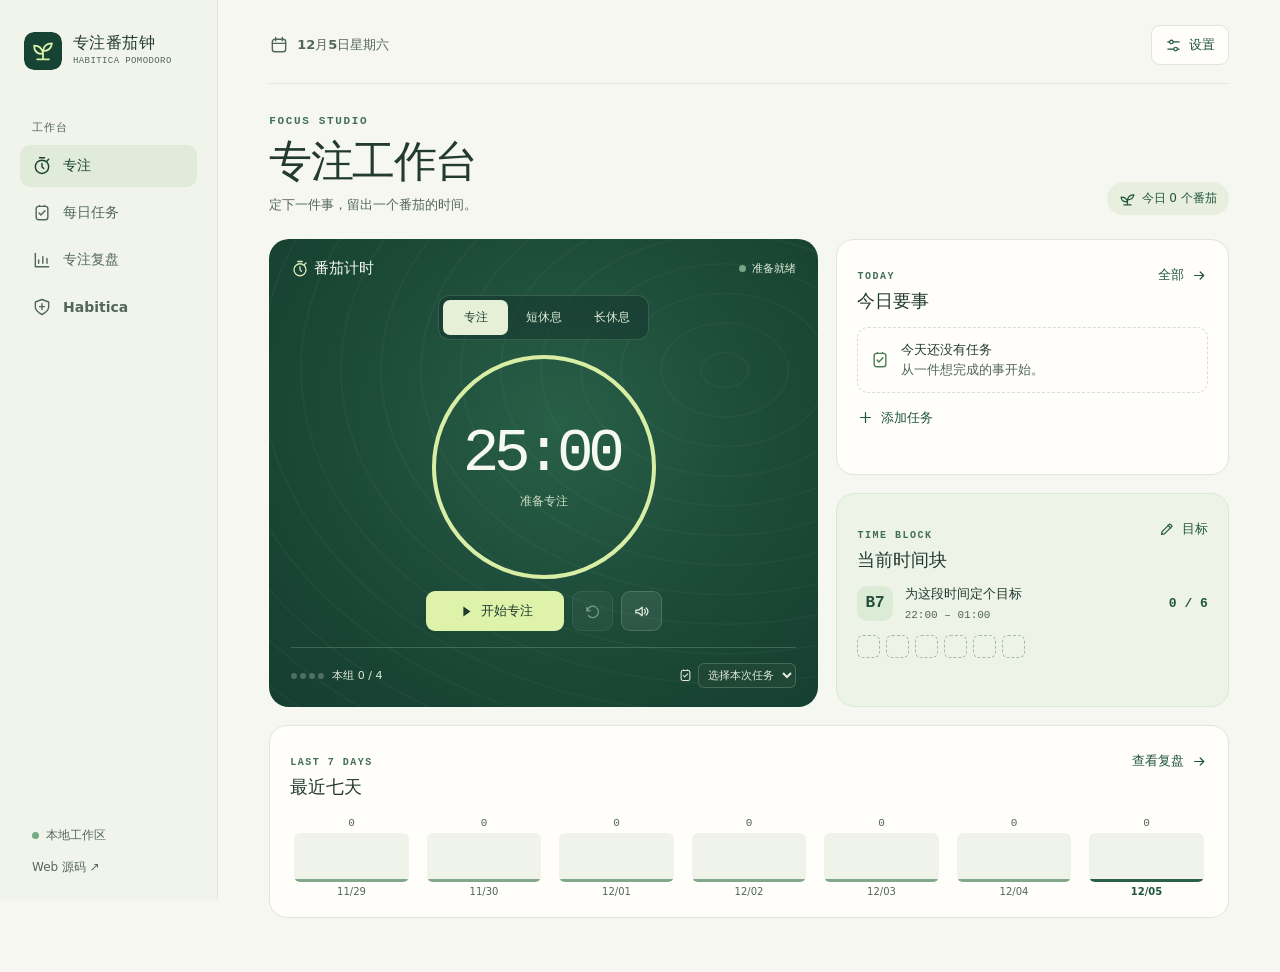
==== web/index.html @ 3a10cd1c "Add web client from habitica-pomodoro-web" ====
<!doctype html>
<html lang="zh-CN">
<head>
  <meta charset="utf-8">
  <meta name="viewport" content="width=device-width, initial-scale=1">
  <meta name="theme-color" content="#f6f7f1">
  <meta name="description" content="专注番茄钟。用番茄计时、每日三件事和时间块，安排今天的专注。">
  <meta http-equiv="Content-Security-Policy" content="default-src 'self'; connect-src 'self' https://habitica.com; object-src 'none'; base-uri 'none'; form-action 'none'">
  <title>专注番茄钟 · Habitica Pomodoro</title>
  <link rel="icon" href="./icon.svg" type="image/svg+xml">
  <link rel="stylesheet" href="./styles.css">
  <script type="module" src="./app.mjs"></script>
</head>
<body>
  <svg class="symbols" xmlns="http://www.w3.org/2000/svg" aria-hidden="true">
    <symbol id="i-sprout" viewBox="0 0 24 24"><path d="M12 21v-8m0 4c-1-5-4-7-9-7 0 5 3 7 9 7Zm0-3c1-5 4-7 9-7-1 5-4 7-9 7ZM7 21h10"/></symbol>
    <symbol id="i-clock" viewBox="0 0 24 24"><circle cx="12" cy="13" r="8"/><path d="M12 9v4l2 2M9 2h6m3 4 2-2"/></symbol>
    <symbol id="i-task" viewBox="0 0 24 24"><rect x="5" y="4" width="14" height="16" rx="3"/><path d="m8.5 12 2.2 2.3 4.8-5M9 4V3m6 1V3"/></symbol>
    <symbol id="i-review" viewBox="0 0 24 24"><path d="M4 4v16h16M8 16v-4m5 4V8m5 8v-6"/></symbol>
    <symbol id="i-habitica" viewBox="0 0 24 24"><path d="M12 3 4 6v6c0 4 4 7 8 9 4-2 8-5 8-9V6l-8-3Z"/><path d="M12 8v7m-3-3.5h6"/></symbol>
    <symbol id="i-settings" viewBox="0 0 24 24"><path d="M4 7h16M4 17h16"/><circle cx="9" cy="7" r="2.5" fill="var(--icon-fill, #f6f7f1)"/><circle cx="15" cy="17" r="2.5" fill="var(--icon-fill, #f6f7f1)"/></symbol>
    <symbol id="i-calendar" viewBox="0 0 24 24"><rect x="4" y="5" width="16" height="15" rx="3"/><path d="M8 3v4m8-4v4M4 10h16"/></symbol>
    <symbol id="i-arrow" viewBox="0 0 24 24"><path d="M5 12h13m-5-5 5 5-5 5"/></symbol>
    <symbol id="i-play" viewBox="0 0 24 24"><path d="m9 5 10 7-10 7z" fill="currentColor" stroke="none"/></symbol>
    <symbol id="i-pause" viewBox="0 0 24 24"><path d="M9 6v12m6-12v12" stroke-width="2.6"/></symbol>
    <symbol id="i-reset" viewBox="0 0 24 24"><path d="M4 6v5h5M4.5 11a8 8 0 1 1 1.7 6.7"/></symbol>
    <symbol id="i-plus" viewBox="0 0 24 24"><path d="M5 12h14m-7-7v14"/></symbol>
    <symbol id="i-minus" viewBox="0 0 24 24"><path d="M5 12h14"/></symbol>
    <symbol id="i-check" viewBox="0 0 24 24"><path d="m5 12 4 4L19 6"/></symbol>
    <symbol id="i-edit" viewBox="0 0 24 24"><path d="m14 6 4 4M5 19l4-.8L20 7.3 16.7 4 5.8 15 5 19Z"/></symbol>
    <symbol id="i-trash" viewBox="0 0 24 24"><path d="M4 7h16M9 7V4h6v3m3 0-1 13H7L6 7m4 4v5m4-5v5"/></symbol>
    <symbol id="i-volume" viewBox="0 0 24 24"><path d="M4 10h4l5-4v12l-5-4H4v-4Zm12-1c2 1.5 2 4.5 0 6m2.5-8c3.5 2.5 3.5 7.5 0 10"/></symbol>
    <symbol id="i-mute" viewBox="0 0 24 24"><path d="M4 10h4l5-4v12l-5-4H4v-4Zm12 0 4 4m0-4-4 4"/></symbol>
    <symbol id="i-close" viewBox="0 0 24 24"><path d="m6 6 12 12M18 6 6 18"/></symbol>
    <symbol id="i-download" viewBox="0 0 24 24"><path d="M12 4v11m-4-4 4 4 4-4m-11 5v4h14v-4"/></symbol>
    <symbol id="i-grid" viewBox="0 0 24 24"><rect x="4" y="4" width="6" height="6" rx="1"/><rect x="14" y="4" width="6" height="6" rx="1"/><rect x="4" y="14" width="6" height="6" rx="1"/><rect x="14" y="14" width="6" height="6" rx="1"/></symbol>
  </svg>
  <a class="skip" href="#content">跳到主要内容</a>
  <div class="app-shell">
    <aside class="rail" aria-label="工作台侧栏">
      <a class="brand" href="#focus">
        <img src="./icon.svg" alt="" width="38" height="38">
        <span><strong>专注番茄钟</strong><small>HABITICA POMODORO</small></span>
      </a>
      <div class="rail-label">工作台</div>
      <nav class="nav" aria-label="主要导航">
        <a href="#focus" data-view="focus" aria-current="page"><svg class="icon" aria-hidden="true"><use href="#i-clock"/></svg>专注</a>
        <a href="#tasks" data-view="tasks"><svg class="icon" aria-hidden="true"><use href="#i-task"/></svg>每日任务</a>
        <a href="#review" data-view="review"><svg class="icon" aria-hidden="true"><use href="#i-review"/></svg>专注复盘</a>
        <a href="#habitica" data-view="habitica"><svg class="icon" aria-hidden="true"><use href="#i-habitica"/></svg>Habitica</a>
      </nav>
      <div class="rail-foot">
        <span class="local-label"><span></span> 本地工作区</span>
        <a href="https://github.com/allen7wang/habitica-pomodoro-web">Web 源码 <span aria-hidden="true">↗</span></a>
      </div>
    </aside>
    <main id="content" class="main" tabindex="-1">
      <header class="topbar">
        <div class="topbar-date"><svg class="icon" aria-hidden="true"><use href="#i-calendar"/></svg><time id="current-date"></time></div>
        <div class="integration-actions"><a id="hub-return" class="button button-quiet" href="/" hidden><svg class="icon" aria-hidden="true"><use href="#i-grid"/></svg>项目入口</a>
          <button class="button button-quiet" type="button" data-action="settings"><svg class="icon" aria-hidden="true"><use href="#i-settings"/></svg>设置</button></div>
      </header>
      <noscript><p class="notice">请启用 JavaScript 后使用专注番茄钟。</p></noscript>
      <p id="storage-error" class="notice" role="status" hidden></p>
      <section id="view-focus" aria-labelledby="focus-title">
        <div class="page-heading"><div><p class="eyebrow">FOCUS STUDIO</p><h1 id="focus-title">专注工作台</h1><p>定下一件事，留出一个番茄的时间。</p></div><div id="daily-total" class="today-pill"></div></div>
        <div class="focus-grid">
          <article class="timer-card" aria-labelledby="timer-title">
            <div class="timer-pattern" aria-hidden="true"></div>
            <div class="timer-content">
              <div class="timer-top"><h2 id="timer-title"><svg class="icon" aria-hidden="true"><use href="#i-clock"/></svg> 番茄计时</h2><span id="timer-state" class="timer-state">准备就绪</span></div>
              <div class="phase-switch" aria-label="计时阶段"><button data-phase="focus" aria-pressed="true">专注</button><button data-phase="short" aria-pressed="false">短休息</button><button data-phase="long" aria-pressed="false">长休息</button></div>
              <div class="clock-face">
                <svg class="clock-ring" viewBox="0 0 240 240" aria-hidden="true"><circle class="clock-track" cx="120" cy="120" r="110"/><circle id="clock-progress" class="clock-progress" cx="120" cy="120" r="110" pathLength="100" stroke-dasharray="100"/></svg>
                <div><div id="clock" class="clock" role="timer">25:00</div><p id="clock-caption">准备开始</p><p id="qishi-scene" class="qishi-scene" hidden></p></div>
              </div>
              <div class="timer-actions">
                <button id="timer-primary" class="button button-lime" type="button" data-action="timer"></button>
                <button class="button button-glass" id="timer-reset" type="button" data-action="reset" title="重置计时" aria-label="重置计时"><svg class="icon" aria-hidden="true"><use href="#i-reset"/></svg></button>
                <button class="button button-glass" id="sound-toggle" type="button" data-action="sound"></button>
              </div>
              <div class="timer-foot"><span id="round-progress" class="round-progress"></span><label id="focus-task-label" for="focus-task" class="task-picker"><svg class="icon" aria-hidden="true"><use href="#i-task"/></svg><select id="focus-task" aria-label="本次专注任务"></select></label></div>
            </div>
          </article>
          <div class="focus-side">
            <article class="panel" id="task-preview"></article>
            <article class="panel block-panel" id="current-block"></article>
          </div>
          <article class="panel week-panel" id="week-preview"></article>
        </div>
      </section>
      <section id="view-tasks" aria-labelledby="tasks-title" hidden>
        <div class="page-heading"><div><p class="eyebrow">DAILY PRIORITIES</p><h1 id="tasks-title">每日任务</h1><p>工作和个人各留三件要事，琐事另外整理。</p></div><button class="button button-primary" type="button" data-action="add" data-category="work"><svg class="icon" aria-hidden="true"><use href="#i-plus"/></svg> 添加任务</button></div>
        <div id="task-board"></div>
      </section>
      <section id="view-review" aria-labelledby="review-title" hidden>
        <div class="page-heading"><div><p class="eyebrow">FOCUS REVIEW</p><h1 id="review-title">专注复盘</h1><p>回看完成的番茄、专注时长和时间块。</p></div><button class="button button-quiet" type="button" data-action="export"><svg class="icon" aria-hidden="true"><use href="#i-download"/></svg> 导出 CSV</button></div>
        <div id="review-body"></div>
      </section>
      <section id="view-habitica" aria-labelledby="habitica-title" hidden>
        <div class="page-heading"><div><p class="eyebrow">HABITICA CONNECTION</p><h1 id="habitica-title">Habitica</h1><p>查看角色、记录习惯和完成每日打卡。</p></div></div>
        <div id="habitica-body"></div>
      </section>
    </main>
  </div>
  <dialog id="dialog" aria-labelledby="dialog-title"></dialog>
  <div id="status" class="toast" role="status" aria-live="polite"></div>
</body>
</html>
---- web/styles.css ----
:root {
  color-scheme: light;
  font-family: system-ui, -apple-system, "PingFang SC", "Microsoft YaHei", sans-serif;
  color: #233a30;
  background: #f6f7f1;
  font-synthesis: none;
  --ink: #233a30;
  --muted: #52675b;
  --green: #21553f;
  --paper: #f6f7f1;
  --panel: #fffefa;
  --line: #e0e6d9;
  --mint: #eaf1e4;
  --lime: #def2aa;
  --mono: ui-monospace, SFMono-Regular, Consolas, monospace;
}
* { box-sizing: border-box; }
body { margin: 0; }
[hidden] { display: none !important; }
button, input, select { font: inherit; }
button, a, input, select { -webkit-tap-highlight-color: transparent; }
button { cursor: pointer; }
button:disabled { cursor: default; opacity: .48; }
a { color: inherit; text-decoration: none; }
button:focus-visible, a:focus-visible, select:focus-visible, input:focus-visible { outline: 2px solid #679a6b; outline-offset: 3px; }
h1, h2, h3, p { margin: 0; }
h2 { font-size: 18px; }
h3 { font-size: 15px; }
p { line-height: 1.65; }
.symbols { position: absolute; width: 0; height: 0; overflow: hidden; }
.icon { width: 20px; height: 20px; display: inline-block; vertical-align: middle; fill: none; stroke: currentColor; stroke-width: 1.7; stroke-linecap: round; stroke-linejoin: round; flex: none; }
.skip { position: fixed; top: -100px; left: 16px; z-index: 10; padding: 10px; background: white; }
.skip:focus { top: 12px; }
.app-shell { display: grid; grid-template-columns: 218px minmax(0, 1fr); min-height: 100vh; max-width: 1600px; margin-inline: auto; }
.rail { display: flex; flex-direction: column; position: sticky; top: 0; height: 100dvh; padding: 32px 20px 24px; border-inline-end: 1px solid var(--line); background: #f1f4eb; }
.brand { display: flex; align-items: center; gap: 11px; padding-inline: 4px; white-space: nowrap; }
.brand img { border-radius: 10px; }
.brand strong, .brand small { display: block; }
.brand strong { font-size: 16px; letter-spacing: .025em; }
.brand small { font: 9px/1.6 var(--mono); color: var(--muted); letter-spacing: .045em; }
.rail-label { margin: 50px 0 10px 12px; font-size: 11px; color: var(--muted); letter-spacing: .1em; }
.nav { display: grid; gap: 5px; }
.nav a { display: flex; align-items: center; gap: 11px; padding: 11px 12px; border-radius: 10px; color: var(--muted); font-size: 14px; font-weight: 600; white-space: nowrap; }
.nav a:hover { background: #e8eee2; color: var(--green); }
.nav a[aria-current] { color: #194331; background: #e1ebda; }
.rail-foot { margin-top: auto; display: grid; gap: 15px; padding: 16px 12px 0; color: var(--muted); font-size: 12px; }
.rail-foot a:hover { text-decoration: underline; }
.local-label { display: inline-flex; align-items: center; gap: 7px; }
.local-label span, .timer-state::before { width: 7px; height: 7px; border-radius: 50%; background: #77a884; content: ''; }
.main { width: 100%; max-width: 1220px; padding: 25px clamp(22px, 4vw, 60px) 54px; margin-inline: auto; }
.main:focus { outline: none; }
.topbar, .page-heading, .panel-heading, .timer-top, .timer-foot, .block-label, .item-line { display: flex; align-items: center; justify-content: space-between; gap: 12px; }
.topbar { padding-bottom: 18px; border-bottom: 1px solid var(--line); }
.topbar-date { display: flex; align-items: center; gap: 8px; font-size: 13px; font-weight: 600; color: var(--muted); }
.page-heading { margin-block: 30px 24px; align-items: end; }
.eyebrow { color: #426f54; font: 600 11px/1.4 var(--mono); letter-spacing: .15em; }
.page-heading h1 { font-size: clamp(29px, 4vw, 43px); line-height: 1.2; letter-spacing: -.035em; margin: 7px 0 6px; }
.page-heading h1 + p, .panel-copy { color: var(--muted); font-size: 13px; }
.today-pill { display: inline-flex; align-items: center; gap: 6px; font-size: 12px; color: var(--green); background: #e8efdf; border-radius: 100px; padding: 8px 12px; white-space: nowrap; }
.today-pill .icon { width: 17px; height: 17px; }
.focus-grid { display: grid; grid-template-columns: minmax(0, 1.4fr) minmax(0, 1fr); gap: 18px; align-items: stretch; }
.focus-side { display: grid; grid-template-rows: 1.1fr 1fr; gap: 18px; min-width: 0; }
.panel { background: var(--panel); border: 1px solid var(--line); border-radius: 18px; min-width: 0; padding: 20px; }
.panel-heading { align-items: baseline; margin-bottom: 13px; }
.panel-heading h2 { line-height: 1.35; }
.panel-heading .eyebrow { margin-bottom: 5px; font-size: 10px; }
.panel-copy { margin-top: 6px; }
.button, .text-button, .icon-button { display: inline-flex; align-items: center; justify-content: center; gap: 7px; border-radius: 9px; font-size: 13px; font-weight: 650; white-space: nowrap; }
.button { min-height: 40px; padding: 8px 13px; border: 1px solid transparent; }
.button .icon, .text-button .icon, .icon-button .icon { width: 17px; height: 17px; }
.button-quiet { background: var(--panel); border-color: var(--line); color: var(--green); }
.button-quiet:hover, .icon-button:hover { background: var(--mint); }
.button-primary { background: var(--green); color: white; }
.button-primary:hover { background: #16452f; }
.text-button, .icon-button { color: var(--green); background: transparent; border: 0; padding: 6px 0; }
.text-button:hover { text-decoration: underline; }
.icon-button { min-width: 36px; min-height: 36px; padding: 5px; }
.timer-card { position: relative; isolation: isolate; overflow: hidden; border-radius: 20px; color: #f6f9ee; background: radial-gradient(ellipse at 53% 40%, #285f47 0, #1b4837 58%, #153e30 100%); min-width: 0; }
.timer-pattern { position: absolute; inset: 0; z-index: -1; opacity: .35; background: repeating-radial-gradient(ellipse at 83% 28%, transparent 0 22px, #c6e2b51c 23px 24px, transparent 25px 40px); }
.timer-content { padding: 20px 22px 16px; }
.timer-top h2 { font-size: 15px; }
.timer-top h2 .icon { width: 18px; height: 18px; color: #d8ebba; }
.timer-state { font-size: 11px; color: #e0edd6; display: inline-flex; align-items: center; gap: 6px; white-space: nowrap; }
.timer-state[data-running]::before { background: #d9f4a6; box-shadow: 0 0 9px #c8ee98; }
.phase-switch { display: flex; justify-content: center; width: fit-content; gap: 3px; margin: 17px auto 7px; padding: 4px; border-radius: 11px; background: #142f2b77; border: 1px solid #c3e2b82d; }
.phase-switch button { min-width: 65px; min-height: 35px; border: 0; border-radius: 7px; padding: 6px 10px; background: transparent; color: #e1edd9; font-size: 12px; }
.phase-switch button:hover { background: #ffffff18; }
.phase-switch button[aria-pressed="true"] { background: #e5f0d7; color: #214332; font-weight: 700; }
.clock-face { width: min(240px, 100%); aspect-ratio: 1; margin: 0 auto; display: grid; place-items: center; position: relative; text-align: center; }
.clock-ring { position: absolute; inset: 0; width: 100%; height: 100%; fill: none; stroke-width: 4; transform: rotate(-90deg); }
.clock-track { stroke: #e2edda29; }
.clock-progress { stroke: #d9eea5; stroke-linecap: round; }
.clock { font-size: clamp(40px, 6vw, 61px); line-height: 1.03; font-family: var(--mono); font-variant-numeric: tabular-nums; letter-spacing: -.085em; padding-right: .085em; }
#clock-caption { font-size: 12px; margin-top: 7px; color: #d0e1c8; }
.qishi-scene { margin: 5px 0 0; color: #d0e1c8; font-size: 12px; }
.timer-actions { display: flex; justify-content: center; gap: 8px; margin-top: 4px; }
.button-lime { color: #1d3a2c; background: var(--lime); min-width: 138px; }
.button-lime:hover { background: #eff8ca; }
.button-glass { width: 41px; padding: 0; color: #eaf1e4; background: #ffffff14; border-color: #ffffff27; }
.button-glass:hover { background: #ffffff28; }
.timer-foot { margin-top: 16px; padding-top: 12px; border-top: 1px solid #d3e9c436; color: #e1eadb; font-size: 11px; min-height: 44px; }
.round-progress { display: inline-flex; align-items: center; gap: 8px; white-space: nowrap; }
.round-dots { display: flex; gap: 3px; }
.round-dots span { display: block; border-radius: 100%; width: 6px; height: 6px; background: #ffffff3d; }
.round-dots .filled { background: var(--lime); }
.task-picker { display: flex; align-items: center; gap: 5px; min-width: 0; }
.task-picker .icon { width: 15px; height: 15px; }
.task-picker select { max-width: 180px; min-width: 0; width: 100%; color: inherit; background: #204735; border: 1px solid #d3e9c436; border-radius: 6px; padding: 4px 5px; text-overflow: ellipsis; }
.empty { display: flex; gap: 11px; align-items: center; padding: 13px 12px; border: 1px dashed #d7e0d3; border-radius: 11px; color: var(--muted); font-size: 13px; }
.empty strong { display: block; font-size: 13px; color: var(--ink); margin-bottom: 2px; }
.empty .icon { color: #4f7b58; }
.task-list, .integration-list { padding: 0; list-style: none; margin: 0; }
.task-row, .integration-list li { min-height: 44px; display: flex; align-items: center; gap: 9px; border-bottom: 1px solid var(--line); }
.task-row:last-child, .integration-list li:last-child { border-bottom: 0; }
.task-row .task-name, .integration-list strong { flex: 1; min-width: 0; overflow-wrap: anywhere; font-size: 13px; }
.task-row.done .task-name, .integration-list .scored { text-decoration: line-through; color: var(--muted); }
.task-check { display: grid; place-items: center; width: 24px; height: 24px; flex: none; border-radius: 50%; color: white; background: transparent; border: 1px solid #98ae98; padding: 0; }
.task-check:hover { background: var(--mint); }
.task-check[aria-pressed="true"] { background: var(--green); border-color: var(--green); }
.task-check .icon { width: 14px; height: 14px; }
.add-line { margin-top: 10px; }
.block-panel { background: #edf3e7; border-color: #dce7d6; }
.block-label { margin-top: 9px; justify-content: flex-start; }
.block-number { border-radius: 10px; background: #dcebd5; color: #254e3a; padding: 8px; font: 700 16px/1.2 var(--mono); }
.block-info { flex: 1; min-width: 0; }
.block-info strong { font-size: 13px; display: block; overflow-wrap: anywhere; }
.block-info small { font: 11px var(--mono); color: var(--muted); }
.block-count { color: var(--green); font: 700 13px var(--mono); white-space: nowrap; }
.plant-rail { display: flex; flex-wrap: wrap; gap: 6px; margin-top: 13px; }
.plant-rail span { width: 23px; height: 23px; display: grid; place-items: center; border-radius: 6px; border: 1px dashed #a7bba4; }
.plant-rail .planted { background: #d5e8ce; border: 1px solid #d5e8ce; color: var(--green); }
.plant-rail .icon { width: 16px; height: 16px; }
.week-panel { grid-column: 1 / -1; }
.chart { display: grid; grid-template-columns: repeat(7, minmax(0, 1fr)); gap: clamp(6px, 2vw, 18px); padding: 4px 4px 0; }
.chart[data-range="30"] { grid-template-columns: repeat(30, minmax(0, 1fr)); gap: 4px; }
.chart-col { display: grid; text-align: center; gap: 4px; color: var(--muted); min-width: 0; font-size: 10px; }
.chart-col span { font: 11px var(--mono); }
.chart[data-range="30"] .chart-col span { visibility: hidden; }
.chart[data-range="30"] .chart-col:nth-child(5n) span, .chart[data-range="30"] .chart-col:last-child span { visibility: visible; }
.bar-slot { display: flex; align-items: end; height: 49px; background: #f0f3ea; border-radius: 6px; overflow: hidden; }
.bar { width: 100%; min-height: 3px; background: #81a889; border-radius: 5px; }
.chart-col:last-child .bar { background: #2a6046; }
.chart-col:last-child time { color: var(--green); font-weight: 700; }
.category-grid, .stats-grid, .integration-grid { display: grid; gap: 14px; grid-template-columns: repeat(3, minmax(0, 1fr)); }
.category-grid .panel { padding: 16px; }
.later-panel { margin-top: 16px; }
.badge { border-radius: 99px; background: var(--mint); color: var(--green); padding: 4px 8px; font: 11px var(--mono); white-space: nowrap; }
.stats-grid .panel strong { display: block; font: 600 28px/1.2 var(--mono); margin-block: 7px 0; }
.stats-grid .panel small { color: var(--muted); }
.review-range { display: inline-flex; gap: 4px; }
.review-range button[aria-pressed="true"] { background: var(--mint); border-color: #cbdcc8; }
.integration-grid { grid-template-columns: repeat(2, minmax(0, 1fr)); }
.integration-top { margin-bottom: 14px; }
.integration-actions { display: flex; flex-wrap: wrap; gap: 6px; }
.integration-list .button { min-width: 38px; min-height: 36px; padding: 5px; }
.notice { margin-top: 12px; padding: 9px 12px; border-radius: 8px; background: #fff2db; color: #68481e; font-size: 13px; }
.muted { color: var(--muted); font-size: 13px; }
.form { display: grid; gap: 14px; margin-top: 16px; }
.form label { display: grid; gap: 5px; color: var(--muted); font-size: 13px; }
.form input, .form select { min-width: 0; min-height: 41px; width: 100%; border: 1px solid #d5dfd1; border-radius: 8px; background: #fff; color: var(--ink); padding: 8px 10px; }
.form-grid { display: grid; gap: 11px; grid-template-columns: repeat(2, minmax(0, 1fr)); }
.form .inline-field { display: flex; align-items: center; }
.form input[type="checkbox"] { min-height: auto; width: 17px; height: 17px; accent-color: var(--green); }
.form-actions { display: flex; align-items: center; justify-content: end; gap: 8px; }
.form-error { color: #a3342b; font-size: 13px; }
.link { color: var(--green); text-decoration: underline; text-underline-offset: 3px; }
#dialog { width: min(440px, calc(100% - 30px)); max-height: calc(100% - 30px); padding: 21px; border-radius: 17px; border: 1px solid var(--line); color: var(--ink); background: var(--panel); }
#dialog::backdrop { background: #112a24a0; }
#dialog .panel-heading { margin-bottom: 8px; align-items: center; }
#dialog .form-actions { margin-top: 5px; }
.toast { position: fixed; bottom: 18px; right: 18px; max-width: min(370px, calc(100vw - 36px)); z-index: 3; background: #173c2d; color: #f5f9ed; border-radius: 11px; font-size: 13px; padding: 11px 14px; box-shadow: 0 8px 22px #0002; }
.toast:empty { opacity: 0; pointer-events: none; padding: 0; }
@media (max-width: 1050px) {
  .app-shell { grid-template-columns: 178px minmax(0, 1fr); }
  .rail { padding-inline: 12px; }
  .main { padding-inline: 23px; }
  .panel { padding: 16px; }
  .task-picker select { max-width: 125px; }
}
@media (max-width: 800px) {
  .app-shell { display: block; }
  .rail { position: static; height: auto; padding: 15px 16px 0; gap: 12px; border: 0; border-bottom: 1px solid var(--line); }
  .rail-label, .rail-foot { display: none; }
  .nav { display: flex; flex-wrap: wrap; gap: 3px; padding-bottom: 8px; }
  .nav a { font-size: 12px; gap: 5px; padding: 9px 8px; }
  .nav a .icon { width: 16px; height: 16px; }
  .main { padding: 13px 16px 32px; }
  .topbar { padding-bottom: 11px; }
  .page-heading { margin-block: 22px 17px; }
  .focus-grid, .focus-side { gap: 12px; }
}
@media (max-width: 570px) {
  .focus-grid, .focus-side, .category-grid, .integration-grid { grid-template-columns: 1fr; grid-template-rows: auto; }
  .page-heading { align-items: start; }
  .page-heading h1 + p { font-size: 12px; }
  .today-pill { padding: 6px 8px; margin-top: 2px; }
  .timer-content { padding: 16px 16px 12px; }
  .stats-grid { gap: 6px; }
  .stats-grid .panel { padding: 9px; }
  .stats-grid .panel strong { font-size: 20px; }
  .stats-grid .panel small { font-size: 10px; }
  .chart[data-range="30"] { gap: 2px; }
  .chart[data-range="30"] .chart-col time { visibility: hidden; }
  .chart[data-range="30"] .chart-col:nth-child(5n) time, .chart[data-range="30"] .chart-col:last-child time { visibility: visible; }
}
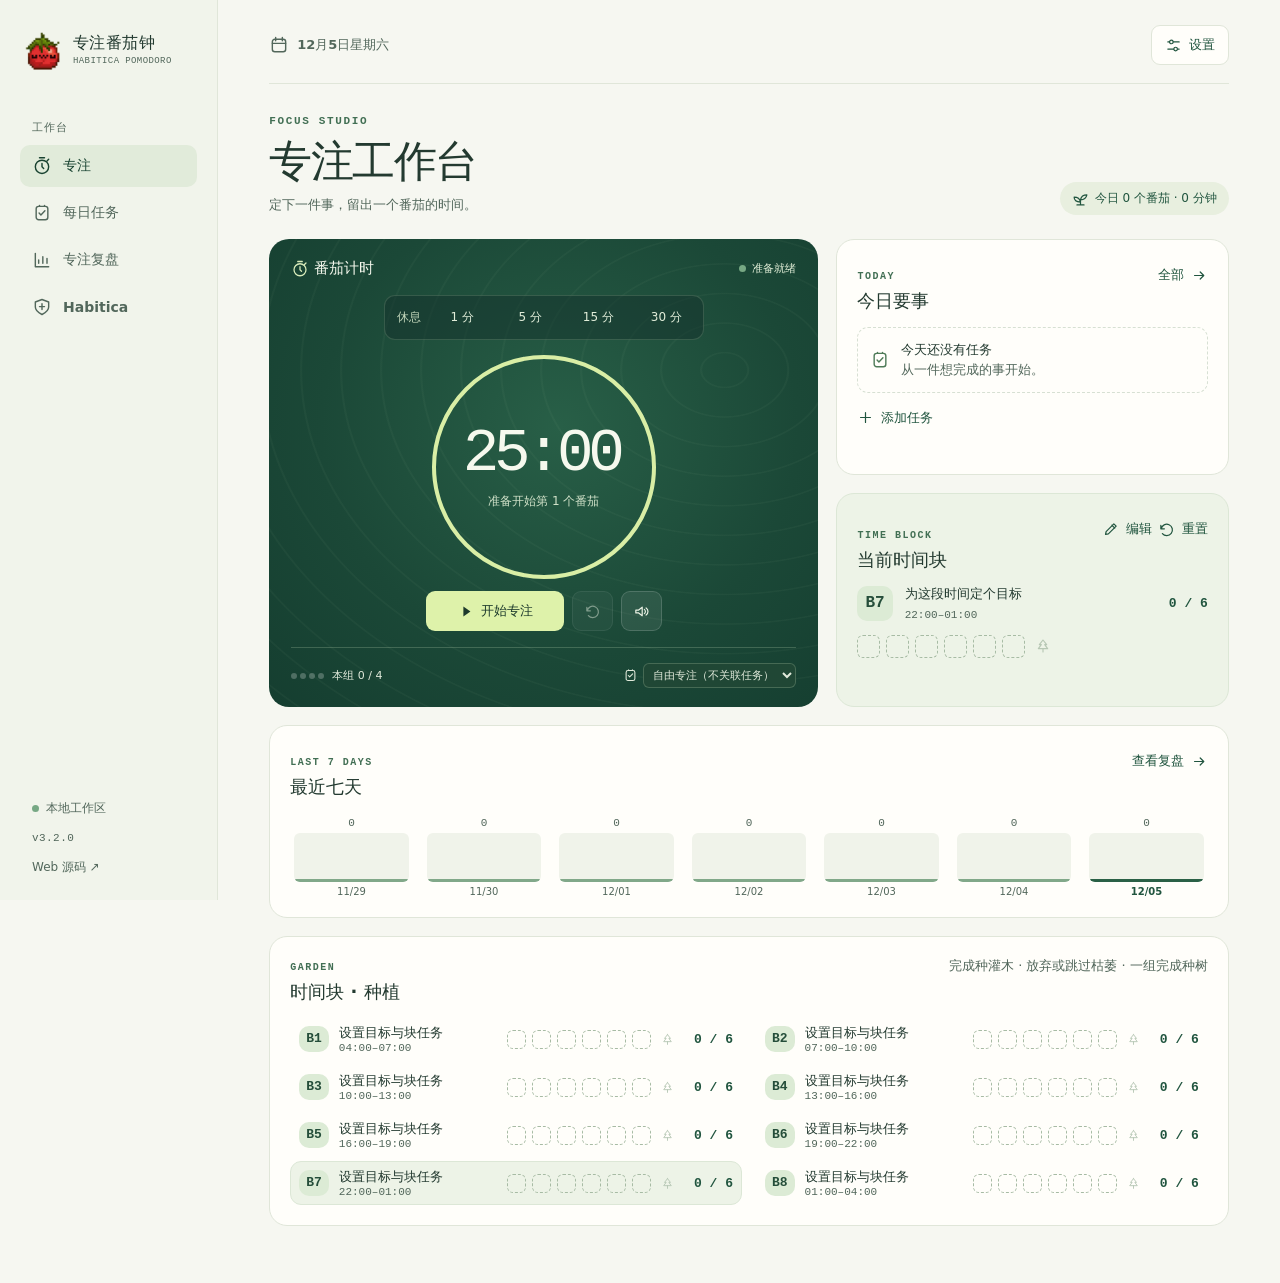
==== commit 9c48aa3a: "Bring the web client to Pomo 3.2.0 parity Port the native timer, break, time-block, planting, task, " ====
--- a/web/index.html
+++ b/web/index.html
@@ -7,13 +7,17 @@
   <meta name="description" content="专注番茄钟。用番茄计时、每日三件事和时间块，安排今天的专注。">
   <meta http-equiv="Content-Security-Policy" content="default-src 'self'; connect-src 'self' https://habitica.com; object-src 'none'; base-uri 'none'; form-action 'none'">
   <title>专注番茄钟 · Habitica Pomodoro</title>
-  <link rel="icon" href="./icon.svg" type="image/svg+xml">
+  <link rel="icon" href="./icon-192.png" type="image/png" sizes="192x192">
+  <link rel="icon" href="./icon-512.png" type="image/png" sizes="512x512">
+  <link rel="apple-touch-icon" href="./icon-192.png">
   <link rel="stylesheet" href="./styles.css">
   <script type="module" src="./app.mjs"></script>
 </head>
 <body>
   <svg class="symbols" xmlns="http://www.w3.org/2000/svg" aria-hidden="true">
     <symbol id="i-sprout" viewBox="0 0 24 24"><path d="M12 21v-8m0 4c-1-5-4-7-9-7 0 5 3 7 9 7Zm0-3c1-5 4-7 9-7-1 5-4 7-9 7ZM7 21h10"/></symbol>
+    <symbol id="i-wilted" viewBox="0 0 24 24"><path d="M12 21v-9m0 0c-2 1-5 1-7 4 3 1 6 0 7-4Zm0 0c2 0 5 2 6 5-3 0-5-1-6-5ZM7 21h10"/></symbol>
+    <symbol id="i-tree" viewBox="0 0 24 24"><path d="M12 3 6.5 10h3L5 16h14l-4.5-6h3L12 3Zm0 13v5"/></symbol>
     <symbol id="i-clock" viewBox="0 0 24 24"><circle cx="12" cy="13" r="8"/><path d="M12 9v4l2 2M9 2h6m3 4 2-2"/></symbol>
     <symbol id="i-task" viewBox="0 0 24 24"><rect x="5" y="4" width="14" height="16" rx="3"/><path d="m8.5 12 2.2 2.3 4.8-5M9 4V3m6 1V3"/></symbol>
     <symbol id="i-review" viewBox="0 0 24 24"><path d="M4 4v16h16M8 16v-4m5 4V8m5 8v-6"/></symbol>
@@ -21,9 +25,13 @@
     <symbol id="i-settings" viewBox="0 0 24 24"><path d="M4 7h16M4 17h16"/><circle cx="9" cy="7" r="2.5" fill="var(--icon-fill, #f6f7f1)"/><circle cx="15" cy="17" r="2.5" fill="var(--icon-fill, #f6f7f1)"/></symbol>
     <symbol id="i-calendar" viewBox="0 0 24 24"><rect x="4" y="5" width="16" height="15" rx="3"/><path d="M8 3v4m8-4v4M4 10h16"/></symbol>
     <symbol id="i-arrow" viewBox="0 0 24 24"><path d="M5 12h13m-5-5 5 5-5 5"/></symbol>
+    <symbol id="i-left" viewBox="0 0 24 24"><path d="m15 6-6 6 6 6"/></symbol>
+    <symbol id="i-right" viewBox="0 0 24 24"><path d="m9 6 6 6-6 6"/></symbol>
     <symbol id="i-play" viewBox="0 0 24 24"><path d="m9 5 10 7-10 7z" fill="currentColor" stroke="none"/></symbol>
     <symbol id="i-pause" viewBox="0 0 24 24"><path d="M9 6v12m6-12v12" stroke-width="2.6"/></symbol>
+    <symbol id="i-skip" viewBox="0 0 24 24"><path d="m6 6 8 6-8 6V6Zm11 0v12"/></symbol>
     <symbol id="i-reset" viewBox="0 0 24 24"><path d="M4 6v5h5M4.5 11a8 8 0 1 1 1.7 6.7"/></symbol>
+    <symbol id="i-sync" viewBox="0 0 24 24"><path d="M19 8a8 8 0 0 0-14 1m-1-5v5h5m11 6a8 8 0 0 1-14-1m15 5v-5h-5"/></symbol>
     <symbol id="i-plus" viewBox="0 0 24 24"><path d="M5 12h14m-7-7v14"/></symbol>
     <symbol id="i-minus" viewBox="0 0 24 24"><path d="M5 12h14"/></symbol>
     <symbol id="i-check" viewBox="0 0 24 24"><path d="m5 12 4 4L19 6"/></symbol>
@@ -39,7 +47,7 @@
   <div class="app-shell">
     <aside class="rail" aria-label="工作台侧栏">
       <a class="brand" href="#focus">
-        <img src="./icon.svg" alt="" width="38" height="38">
+        <img src="./icon-192.png" alt="" width="38" height="38">
         <span><strong>专注番茄钟</strong><small>HABITICA POMODORO</small></span>
       </a>
       <div class="rail-label">工作台</div>
@@ -51,7 +59,8 @@
       </nav>
       <div class="rail-foot">
         <span class="local-label"><span></span> 本地工作区</span>
-        <a href="https://github.com/allen7wang/habitica-pomodoro-web">Web 源码 <span aria-hidden="true">↗</span></a>
+        <span class="app-version" data-version></span>
+        <a href="https://github.com/allen7wang/pomo-app/tree/master/web">Web 源码 <span aria-hidden="true">↗</span></a>
       </div>
     </aside>
     <main id="content" class="main" tabindex="-1">
@@ -69,14 +78,15 @@
             <div class="timer-pattern" aria-hidden="true"></div>
             <div class="timer-content">
               <div class="timer-top"><h2 id="timer-title"><svg class="icon" aria-hidden="true"><use href="#i-clock"/></svg> 番茄计时</h2><span id="timer-state" class="timer-state">准备就绪</span></div>
-              <div class="phase-switch" aria-label="计时阶段"><button data-phase="focus" aria-pressed="true">专注</button><button data-phase="short" aria-pressed="false">短休息</button><button data-phase="long" aria-pressed="false">长休息</button></div>
+              <div class="phase-switch" id="break-chips" role="group" aria-label="自选休息，仅空闲时可用"><span>休息</span><button type="button" data-break="1">1 分</button><button type="button" data-break="5">5 分</button><button type="button" data-break="15">15 分</button><button type="button" data-break="30">30 分</button></div>
               <div class="clock-face">
                 <svg class="clock-ring" viewBox="0 0 240 240" aria-hidden="true"><circle class="clock-track" cx="120" cy="120" r="110"/><circle id="clock-progress" class="clock-progress" cx="120" cy="120" r="110" pathLength="100" stroke-dasharray="100"/></svg>
                 <div><div id="clock" class="clock" role="timer">25:00</div><p id="clock-caption">准备开始</p><p id="qishi-scene" class="qishi-scene" hidden></p></div>
               </div>
               <div class="timer-actions">
                 <button id="timer-primary" class="button button-lime" type="button" data-action="timer"></button>
-                <button class="button button-glass" id="timer-reset" type="button" data-action="reset" title="重置计时" aria-label="重置计时"><svg class="icon" aria-hidden="true"><use href="#i-reset"/></svg></button>
+                <button class="button button-glass" id="timer-skip" type="button" data-action="skip" hidden><svg class="icon" aria-hidden="true"><use href="#i-skip"/></svg></button>
+                <button class="button button-glass" id="timer-abandon" type="button" data-action="abandon"><svg class="icon" aria-hidden="true"><use href="#i-reset"/></svg></button>
                 <button class="button button-glass" id="sound-toggle" type="button" data-action="sound"></button>
               </div>
               <div class="timer-foot"><span id="round-progress" class="round-progress"></span><label id="focus-task-label" for="focus-task" class="task-picker"><svg class="icon" aria-hidden="true"><use href="#i-task"/></svg><select id="focus-task" aria-label="本次专注任务"></select></label></div>
@@ -87,14 +97,15 @@
             <article class="panel block-panel" id="current-block"></article>
           </div>
           <article class="panel week-panel" id="week-preview"></article>
+          <article class="panel week-panel" id="block-garden"></article>
         </div>
       </section>
       <section id="view-tasks" aria-labelledby="tasks-title" hidden>
-        <div class="page-heading"><div><p class="eyebrow">DAILY PRIORITIES</p><h1 id="tasks-title">每日任务</h1><p>工作和个人各留三件要事，琐事另外整理。</p></div><button class="button button-primary" type="button" data-action="add" data-category="work"><svg class="icon" aria-hidden="true"><use href="#i-plus"/></svg> 添加任务</button></div>
+        <div class="page-heading"><div><p class="eyebrow">DAILY PRIORITIES</p><h1 id="tasks-title">每日任务</h1><p>工作和个人各留三件要事，琐事另外整理。</p></div><div class="integration-actions" id="task-actions"></div></div>
         <div id="task-board"></div>
       </section>
       <section id="view-review" aria-labelledby="review-title" hidden>
-        <div class="page-heading"><div><p class="eyebrow">FOCUS REVIEW</p><h1 id="review-title">专注复盘</h1><p>回看完成的番茄、专注时长和时间块。</p></div><button class="button button-quiet" type="button" data-action="export"><svg class="icon" aria-hidden="true"><use href="#i-download"/></svg> 导出 CSV</button></div>
+        <div class="page-heading"><div><p class="eyebrow">FOCUS REVIEW</p><h1 id="review-title">专注复盘</h1><p>回看每天的番茄、时间块和种植记录。</p></div><button class="button button-quiet" type="button" data-action="export"><svg class="icon" aria-hidden="true"><use href="#i-download"/></svg> 导出 CSV</button></div>
         <div id="review-body"></div>
       </section>
       <section id="view-habitica" aria-labelledby="habitica-title" hidden>
--- a/web/styles.css
+++ b/web/styles.css
@@ -45,6 +45,7 @@
 .nav a[aria-current] { color: #194331; background: #e1ebda; }
 .rail-foot { margin-top: auto; display: grid; gap: 15px; padding: 16px 12px 0; color: var(--muted); font-size: 12px; }
 .rail-foot a:hover { text-decoration: underline; }
+.app-version { font: 11px var(--mono); letter-spacing: .04em; }
 .local-label { display: inline-flex; align-items: center; gap: 7px; }
 .local-label span, .timer-state::before { width: 7px; height: 7px; border-radius: 50%; background: #77a884; content: ''; }
 .main { width: 100%; max-width: 1220px; padding: 25px clamp(22px, 4vw, 60px) 54px; margin-inline: auto; }
@@ -86,6 +87,8 @@
 .phase-switch button { min-width: 65px; min-height: 35px; border: 0; border-radius: 7px; padding: 6px 10px; background: transparent; color: #e1edd9; font-size: 12px; }
 .phase-switch button:hover { background: #ffffff18; }
 .phase-switch button[aria-pressed="true"] { background: #e5f0d7; color: #214332; font-weight: 700; }
+.phase-switch span { display: inline-flex; align-items: center; padding: 0 6px 0 8px; color: #c5d9bd; font-size: 12px; }
+.phase-switch button:disabled { opacity: .4; }
 .clock-face { width: min(240px, 100%); aspect-ratio: 1; margin: 0 auto; display: grid; place-items: center; position: relative; text-align: center; }
 .clock-ring { position: absolute; inset: 0; width: 100%; height: 100%; fill: none; stroke-width: 4; transform: rotate(-90deg); }
 .clock-track { stroke: #e2edda29; }
@@ -118,6 +121,12 @@
 .task-check:hover { background: var(--mint); }
 .task-check[aria-pressed="true"] { background: var(--green); border-color: var(--green); }
 .task-check .icon { width: 14px; height: 14px; }
+.sync-tag { margin-left: 6px; padding: 1px 6px; border-radius: 99px; background: #fff2db; color: #7a5420; font-size: 10px; white-space: nowrap; }
+.status-dot { width: 18px; height: 18px; flex: none; display: grid; place-items: center; border-radius: 50%; border: 1px solid #b9c8b6; color: var(--green); }
+.status-dot .icon { width: 12px; height: 12px; }
+.group-label { padding: 10px 0 2px; color: var(--muted); font-size: 12px; font-weight: 650; }
+.group-label:first-child { padding-top: 0; }
+.sync-notice { margin: 0 0 14px; }
 .add-line { margin-top: 10px; }
 .block-panel { background: #edf3e7; border-color: #dce7d6; }
 .block-label { margin-top: 9px; justify-content: flex-start; }
@@ -130,6 +139,22 @@
 .plant-rail span { width: 23px; height: 23px; display: grid; place-items: center; border-radius: 6px; border: 1px dashed #a7bba4; }
 .plant-rail .planted { background: #d5e8ce; border: 1px solid #d5e8ce; color: var(--green); }
 .plant-rail .icon { width: 16px; height: 16px; }
+.plant-rail .wilted { background: #f1e7dc; border: 1px solid #e3d3c2; color: #9a6a43; }
+.plant-rail .tree { margin-left: 4px; border: 0; width: auto; min-width: 23px; color: #b7c7b4; gap: 1px; display: inline-flex; align-items: center; }
+.plant-rail .tree.grown { color: #2f6b3c; }
+.plant-rail .tree b { font: 600 10px var(--mono); }
+.garden-list { list-style: none; margin: 0; padding: 0; display: grid; grid-template-columns: repeat(2, minmax(0, 1fr)); gap: 4px 14px; }
+.garden-row { width: 100%; display: grid; grid-template-columns: auto minmax(0, 1fr) auto auto; align-items: center; gap: 10px; padding: 6px 8px; border: 1px solid transparent; border-radius: 11px; background: transparent; color: inherit; text-align: left; }
+.garden-row .block-number { padding: 5px 7px; font-size: 13px; }
+.garden-row:hover { background: var(--mint); }
+.garden-row[aria-current] { background: #edf3e7; border-color: #dce7d6; }
+.garden-row .plant-rail { margin: 0; flex-wrap: nowrap; }
+.garden-row .plant-rail span { width: 19px; height: 19px; }
+.garden-row .plant-rail .icon { width: 13px; height: 13px; }
+.garden-info { min-width: 0; display: grid; }
+.garden-info strong { font-size: 13px; overflow: hidden; text-overflow: ellipsis; white-space: nowrap; }
+.garden-info small { font: 11px var(--mono); color: var(--muted); }
+.block-number.small { padding: 4px 6px; font-size: 12px; }
 .week-panel { grid-column: 1 / -1; }
 .chart { display: grid; grid-template-columns: repeat(7, minmax(0, 1fr)); gap: clamp(6px, 2vw, 18px); padding: 4px 4px 0; }
 .chart[data-range="30"] { grid-template-columns: repeat(30, minmax(0, 1fr)); gap: 4px; }
@@ -141,6 +166,12 @@
 .bar { width: 100%; min-height: 3px; background: #81a889; border-radius: 5px; }
 .chart-col:last-child .bar { background: #2a6046; }
 .chart-col:last-child time { color: var(--green); font-weight: 700; }
+button.chart-col { border: 0; background: transparent; padding: 3px 0; border-radius: 7px; color: var(--muted); font: inherit; font-size: 10px; }
+button.chart-col:hover { background: var(--mint); }
+button.chart-col[aria-pressed="true"] { background: #e1ebda; color: var(--green); }
+button.chart-col[aria-pressed="true"] .bar { background: #2a6046; }
+.chart[data-range="90"] { grid-template-columns: repeat(90, minmax(0, 1fr)); gap: 1px; }
+.chart[data-range="90"] .bar { border-radius: 2px; }
 .category-grid, .stats-grid, .integration-grid { display: grid; gap: 14px; grid-template-columns: repeat(3, minmax(0, 1fr)); }
 .category-grid .panel { padding: 16px; }
 .later-panel { margin-top: 16px; }
@@ -149,10 +180,36 @@
 .stats-grid .panel small { color: var(--muted); }
 .review-range { display: inline-flex; gap: 4px; }
 .review-range button[aria-pressed="true"] { background: var(--mint); border-color: #cbdcc8; }
+.period-nav { display: flex; align-items: center; gap: 8px; margin-bottom: 12px; font: 12px var(--mono); color: var(--ink); }
+.metric-row { display: grid; grid-template-columns: repeat(3, minmax(0, 1fr)); gap: 10px; margin-bottom: 6px; }
+.metric strong { display: block; font: 600 18px/1.3 var(--mono); }
+.metric small { color: var(--muted); font-size: 11px; }
+.section-title { margin: 16px 0 8px; font-size: 14px; }
+.disclosure { width: 100%; display: flex; align-items: center; gap: 8px; margin-top: 10px; padding: 9px 0; border: 0; border-top: 1px solid var(--line); background: transparent; color: var(--ink); font-weight: 650; font-size: 13px; }
+.disclosure .muted { margin-left: auto; }
+.disclosure .icon { width: 15px; height: 15px; color: var(--green); }
+.session-list { list-style: none; margin: 0 0 6px; padding: 0; }
+.session-row { display: grid; gap: 2px; padding: 7px 0; border-bottom: 1px solid var(--line); }
+.session-row strong { font-size: 13px; overflow-wrap: anywhere; }
+.session-row small { font: 11px var(--mono); color: var(--muted); }
+.day-row { width: 100%; min-height: 42px; display: flex; align-items: center; justify-content: space-between; gap: 12px; border: 0; border-bottom: 1px solid var(--line); background: transparent; color: var(--ink); font-size: 13px; padding: 0 6px; text-align: left; }
+.day-row small { color: var(--muted); font-size: 12px; }
+.day-row:hover, .day-row[aria-pressed="true"] { background: var(--mint); }
+li:last-child > .day-row { border-bottom: 0; }
+.review-foot { margin-top: 16px; display: grid; gap: 10px; }
+.button.danger, .icon-button.danger, .text-button.danger { color: #a3342b; }
 .integration-grid { grid-template-columns: repeat(2, minmax(0, 1fr)); }
 .integration-top { margin-bottom: 14px; }
 .integration-actions { display: flex; flex-wrap: wrap; gap: 6px; }
 .integration-list .button { min-width: 38px; min-height: 36px; padding: 5px; }
+.role-bars { display: grid; gap: 7px; margin-top: 12px; max-width: 520px; }
+.role-bar { display: grid; grid-template-columns: 34px minmax(0, 1fr) auto; align-items: center; gap: 10px; font-size: 12px; color: var(--muted); }
+.role-bar div { height: 7px; border-radius: 9px; background: #eef1ea; overflow: hidden; }
+.role-bar i { display: block; height: 100%; border-radius: inherit; background: #81a889; }
+.role-bar.hp i { background: #d0675a; }
+.role-bar.mp i { background: #5b86c4; }
+.role-bar.exp i { background: #d6a83a; }
+.role-bar small { font: 11px var(--mono); }
 .notice { margin-top: 12px; padding: 9px 12px; border-radius: 8px; background: #fff2db; color: #68481e; font-size: 13px; }
 .muted { color: var(--muted); font-size: 13px; }
 .form { display: grid; gap: 14px; margin-top: 16px; }
@@ -163,14 +220,27 @@
 .form input[type="checkbox"] { min-height: auto; width: 17px; height: 17px; accent-color: var(--green); }
 .form-actions { display: flex; align-items: center; justify-content: end; gap: 8px; }
 .form-error { color: #a3342b; font-size: 13px; }
+.form fieldset { margin: 0; padding: 12px 0 2px; border: 0; border-top: 1px solid var(--line); display: grid; gap: 10px; }
+.form legend { padding: 0 8px 0 0; color: var(--ink); font-weight: 700; font-size: 14px; }
+.form .sound-line { display: grid; grid-template-columns: minmax(0, 1fr) 110px auto; gap: 8px; align-items: center; }
+.form .sound-line .button { min-height: 41px; }
+.form input[type="range"] { min-height: auto; padding: 0; border: 0; accent-color: var(--green); }
+.form input[type="radio"] { min-height: auto; width: 16px; height: 16px; accent-color: var(--green); }
+.radio-line { display: flex; flex-wrap: wrap; gap: 14px; }
+.block-tasks { list-style: none; margin: 0; padding: 0; display: grid; gap: 6px; }
+.block-task { display: grid; grid-template-columns: auto minmax(0, 1fr) 62px auto auto; gap: 6px; align-items: center; }
+.block-task.add { grid-template-columns: minmax(0, 1fr) 62px auto; margin-top: 6px; }
+.block-task .text-button { padding: 6px 2px; }
 .link { color: var(--green); text-decoration: underline; text-underline-offset: 3px; }
-#dialog { width: min(440px, calc(100% - 30px)); max-height: calc(100% - 30px); padding: 21px; border-radius: 17px; border: 1px solid var(--line); color: var(--ink); background: var(--panel); }
+#dialog { width: min(440px, calc(100% - 30px)); overflow: auto; max-height: calc(100% - 30px); padding: 21px; border-radius: 17px; border: 1px solid var(--line); color: var(--ink); background: var(--panel); }
 #dialog::backdrop { background: #112a24a0; }
+#dialog.wide { width: min(600px, calc(100% - 30px)); }
 #dialog .panel-heading { margin-bottom: 8px; align-items: center; }
 #dialog .form-actions { margin-top: 5px; }
 .toast { position: fixed; bottom: 18px; right: 18px; max-width: min(370px, calc(100vw - 36px)); z-index: 3; background: #173c2d; color: #f5f9ed; border-radius: 11px; font-size: 13px; padding: 11px 14px; box-shadow: 0 8px 22px #0002; }
 .toast:empty { opacity: 0; pointer-events: none; padding: 0; }
 @media (max-width: 1050px) {
+  .garden-list { grid-template-columns: 1fr; }
   .app-shell { grid-template-columns: 178px minmax(0, 1fr); }
   .rail { padding-inline: 12px; }
   .main { padding-inline: 23px; }
@@ -202,4 +272,14 @@
   .chart[data-range="30"] { gap: 2px; }
   .chart[data-range="30"] .chart-col time { visibility: hidden; }
   .chart[data-range="30"] .chart-col:nth-child(5n) time, .chart[data-range="30"] .chart-col:last-child time { visibility: visible; }
-}
+  .garden-row { grid-template-columns: auto minmax(0, 1fr) auto; row-gap: 6px; }
+  .garden-row .plant-rail { grid-column: 2 / -1; grid-row: 2; }
+  .metric strong { font-size: 15px; }
+  .form .sound-line { grid-template-columns: minmax(0, 1fr) 80px; }
+  .form .sound-line .button { grid-column: 1 / -1; }
+  .block-task { grid-template-columns: auto minmax(0, 1fr) 54px; }
+  .block-task .text-button, .block-task .icon-button { grid-row: 2; }
+  .block-task .text-button { grid-column: 2; justify-self: end; }
+  .block-task .icon-button { grid-column: 3; }
+  .period-nav { flex-wrap: wrap; }
+}
